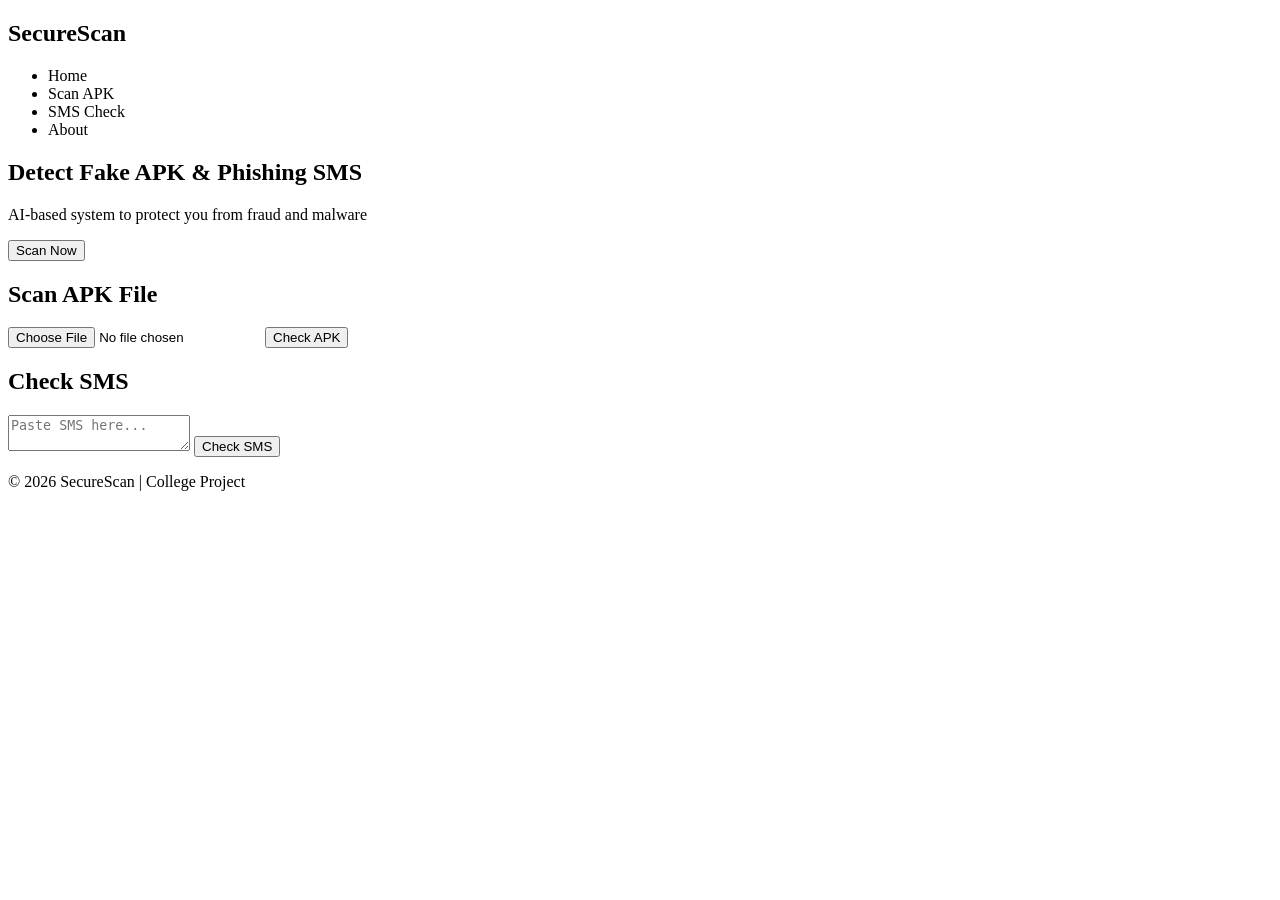
==== index.html @ 522f7cbf "Add files via upload" ====
<!DOCTYPE html>
<html lang="en">
<head>
    <meta charset="UTF-8">
    <title>APK & SMS Phishing Detector</title>
    <link rel="stylesheet" href="css/style.css">
</head>
<body>

<!-- Navbar -->
<nav class="navbar">
    <h2>SecureScan</h2>
    <ul>
        <li>Home</li>
        <li>Scan APK</li>
        <li>SMS Check</li>
        <li>About</li>
    </ul>
</nav>

<!-- Hero Section -->
<section class="hero">
    <h1>Detect Fake APK & Phishing SMS</h1>
    <p>AI-based system to protect you from fraud and malware</p>
    <button>Scan Now</button>
</section>

<!-- Scan Section -->
<section class="scan">
    <h2>Scan APK File</h2>
    <input type="file">
    <button>Check APK</button>

    <h2>Check SMS</h2>
    <textarea placeholder="Paste SMS here..."></textarea>
    <button>Check SMS</button>
</section>

<!-- Footer -->
<footer>
    <p>© 2026 SecureScan | College Project</p>
</footer>

<script src="js/script.js"></script>
</body>
</html>
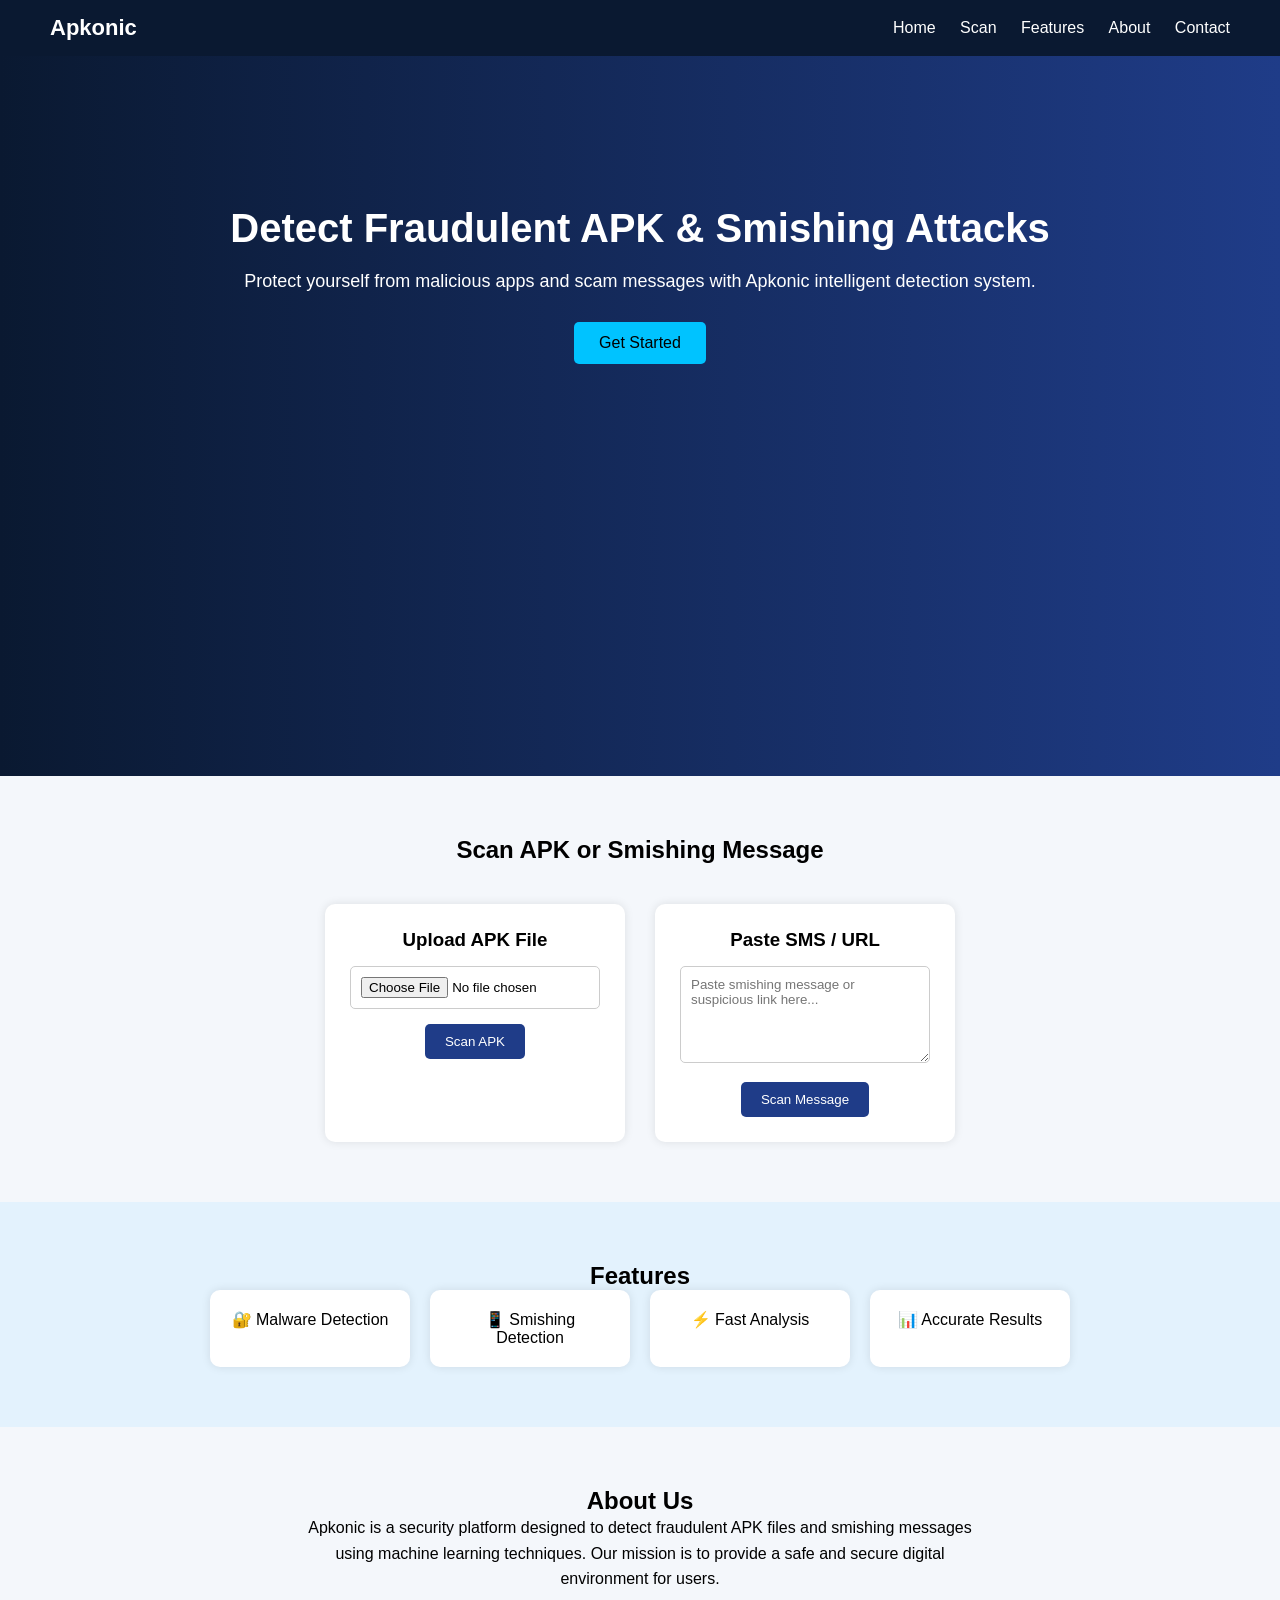
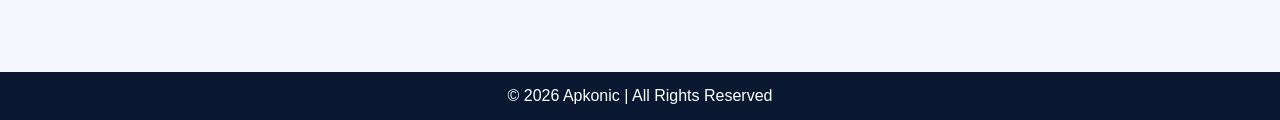
==== commit a2c542fa: "Add files via upload" ====
--- a/index.html
+++ b/index.html
@@ -1,46 +1,246 @@
 <!DOCTYPE html>
 <html lang="en">
 <head>
-    <meta charset="UTF-8">
-    <title>APK & SMS Phishing Detector</title>
-    <link rel="stylesheet" href="css/style.css">
+<meta charset="UTF-8">
+<title>Apkonic - APK & Smishing Detection</title>
+
+<style>
+*{
+  margin:0;
+  padding:0;
+  box-sizing:border-box;
+  font-family: Arial, sans-serif;
+}
+
+body{
+  background:#f4f7fb;
+}
+
+/* Navbar */
+header{
+  background:#0a1931;
+  color:white;
+  padding:15px 50px;
+  display:flex;
+  justify-content:space-between;
+  align-items:center;
+}
+
+.logo{
+  font-size:22px;
+  font-weight:bold;
+}
+
+nav a{
+  color:white;
+  text-decoration:none;
+  margin-left:20px;
+  font-size:16px;
+}
+
+nav a:hover{
+  color:#00c3ff;
+}
+
+/* Hero Section */
+.hero{
+  height:80vh;
+  background:linear-gradient(to right,#0a1931,#1f3c88);
+  color:white;
+  text-align:center;
+  padding-top:150px;
+}
+
+.hero h1{
+  font-size:40px;
+  margin-bottom:20px;
+}
+
+.hero p{
+  font-size:18px;
+  margin-bottom:30px;
+}
+
+.hero button{
+  padding:12px 25px;
+  border:none;
+  background:#00c3ff;
+  color:black;
+  font-size:16px;
+  border-radius:5px;
+  cursor:pointer;
+}
+
+.hero button:hover{
+  background:#00aaff;
+}
+
+/* Scan Section */
+.scan{
+  padding:60px 50px;
+  text-align:center;
+}
+
+.scan h2{
+  margin-bottom:40px;
+}
+
+.scan-box{
+  display:flex;
+  justify-content:center;
+  gap:30px;
+}
+
+.card{
+  background:white;
+  padding:25px;
+  width:300px;
+  border-radius:10px;
+  box-shadow:0 0 10px rgba(0,0,0,0.1);
+}
+
+.card h3{
+  margin-bottom:15px;
+}
+
+.card input,
+.card textarea{
+  width:100%;
+  padding:10px;
+  margin-bottom:15px;
+  border-radius:5px;
+  border:1px solid #ccc;
+}
+
+.card button{
+  padding:10px 20px;
+  background:#1f3c88;
+  color:white;
+  border:none;
+  border-radius:5px;
+  cursor:pointer;
+}
+
+.card button:hover{
+  background:#0a1931;
+}
+
+/* Features */
+.features{
+  background:#e3f2fd;
+  padding:60px 50px;
+  text-align:center;
+}
+
+.feature-box{
+  display:flex;
+  justify-content:center;
+  gap:20px;
+}
+
+.feature{
+  background:white;
+  padding:20px;
+  border-radius:10px;
+  width:200px;
+  box-shadow:0 0 10px rgba(0,0,0,0.1);
+  font-size:16px;
+}
+
+/* About */
+.about{
+  padding:60px 50px;
+  text-align:center;
+}
+
+.about p{
+  max-width:700px;
+  margin:auto;
+  line-height:1.6;
+}
+
+/* Footer */
+footer{
+  background:#0a1931;
+  color:white;
+  text-align:center;
+  padding:15px;
+  margin-top:20px;
+}
+
+/* Responsive */
+@media(max-width:768px){
+  .scan-box,
+  .feature-box{
+    flex-direction:column;
+    align-items:center;
+  }
+
+  .hero{
+    padding-top:100px;
+  }
+}
+</style>
 </head>
+
 <body>
 
-<!-- Navbar -->
-<nav class="navbar">
-    <h2>SecureScan</h2>
-    <ul>
-        <li>Home</li>
-        <li>Scan APK</li>
-        <li>SMS Check</li>
-        <li>About</li>
-    </ul>
-</nav>
-
-<!-- Hero Section -->
-<section class="hero">
-    <h1>Detect Fake APK & Phishing SMS</h1>
-    <p>AI-based system to protect you from fraud and malware</p>
-    <button>Scan Now</button>
-</section>
-
-<!-- Scan Section -->
-<section class="scan">
-    <h2>Scan APK File</h2>
-    <input type="file">
-    <button>Check APK</button>
-
-    <h2>Check SMS</h2>
-    <textarea placeholder="Paste SMS here..."></textarea>
-    <button>Check SMS</button>
-</section>
-
-<!-- Footer -->
-<footer>
-    <p>© 2026 SecureScan | College Project</p>
+<header>
+  <div class="logo">Apkonic</div>
+  <nav>
+    <a href="#home">Home</a>
+    <a href="#scan">Scan</a>
+    <a href="#features">Features</a>
+    <a href="#about">About</a>
+    <a href="#contact">Contact</a>
+  </nav>
+</header>
+
+<section class="hero" id="home">
+  <h1>Detect Fraudulent APK & Smishing Attacks</h1>
+  <p>Protect yourself from malicious apps and scam messages with Apkonic intelligent detection system.</p>
+  <button>Get Started</button>
+</section>
+
+<section class="scan" id="scan">
+  <h2>Scan APK or Smishing Message</h2>
+
+  <div class="scan-box">
+    <div class="card">
+      <h3>Upload APK File</h3>
+      <input type="file">
+      <button>Scan APK</button>
+    </div>
+
+    <div class="card">
+      <h3>Paste SMS / URL</h3>
+      <textarea rows="5" placeholder="Paste smishing message or suspicious link here..."></textarea>
+      <button>Scan Message</button>
+    </div>
+  </div>
+</section>
+
+<section class="features" id="features">
+  <h2>Features</h2>
+  <div class="feature-box">
+    <div class="feature">🔐 Malware Detection</div>
+    <div class="feature">📱 Smishing Detection</div>
+    <div class="feature">⚡ Fast Analysis</div>
+    <div class="feature">📊 Accurate Results</div>
+  </div>
+</section>
+
+<section class="about" id="about">
+  <h2>About Us</h2>
+  <p>
+    Apkonic is a security platform designed to detect fraudulent APK files and smishing messages using machine learning techniques. 
+    Our mission is to provide a safe and secure digital environment for users.
+  </p>
+</section>
+
+<footer id="contact">
+  <p>© 2026 Apkonic | All Rights Reserved</p>
 </footer>
 
-<script src="js/script.js"></script>
 </body>
 </html>
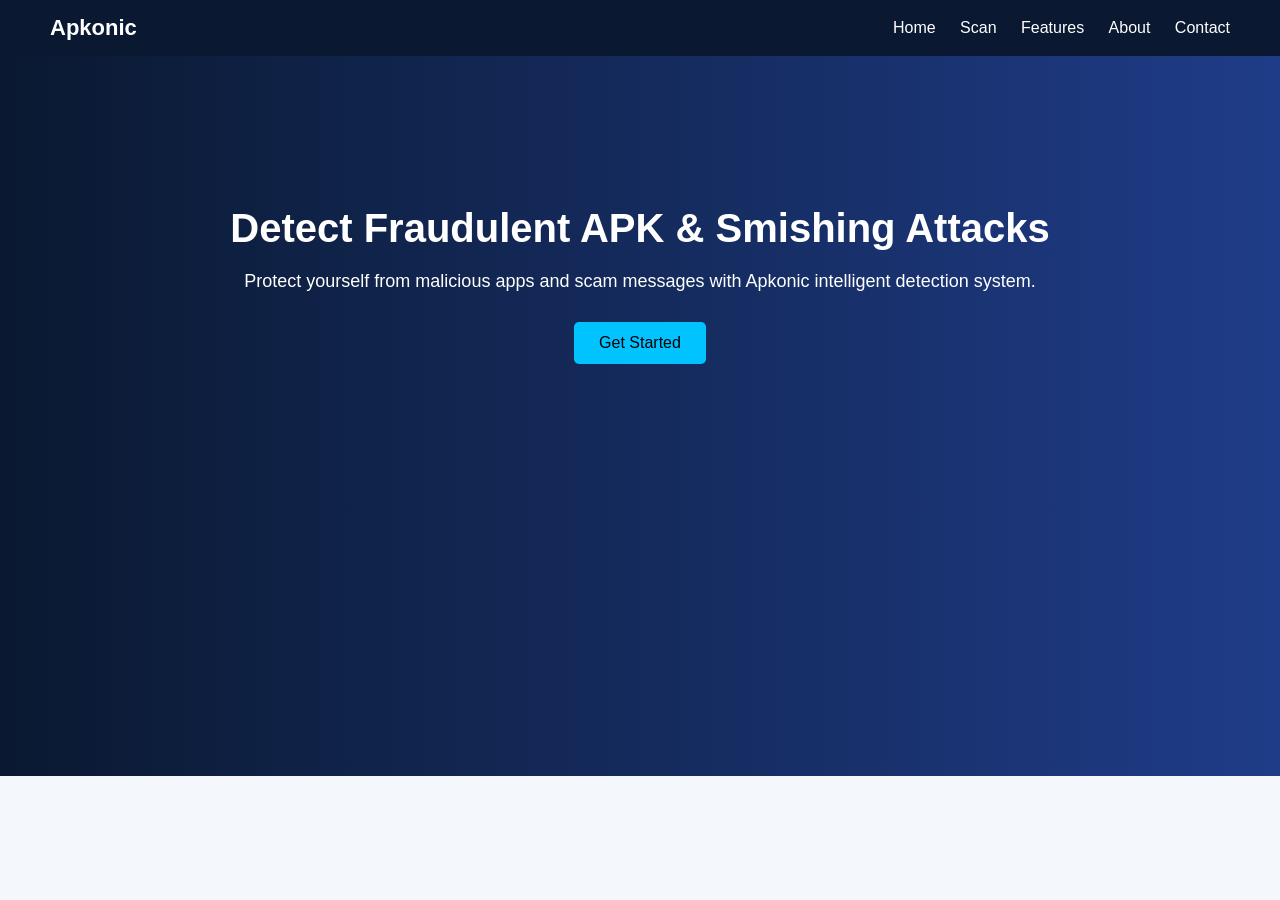
==== commit 8823d155: "Update index.html" ====
--- a/index.html
+++ b/index.html
@@ -89,6 +89,7 @@
   display:flex;
   justify-content:center;
   gap:30px;
+  flex-wrap: wrap;
 }
 
 .card{
@@ -179,7 +180,9 @@
   .hero{
     padding-top:100px;
   }
-}
+
+  }
+
 </style>
 </head>
 
@@ -189,58 +192,21 @@
   <div class="logo">Apkonic</div>
   <nav>
     <a href="#home">Home</a>
-    <a href="#scan">Scan</a>
-    <a href="#features">Features</a>
-    <a href="#about">About</a>
-    <a href="#contact">Contact</a>
+    <a href="/scan">Scan</a>
+    <a href="/features">Features</a>
+    <a href="/aboutus">About</a>
+    <a href="/contact">Contact</a>
   </nav>
 </header>
 
 <section class="hero" id="home">
   <h1>Detect Fraudulent APK & Smishing Attacks</h1>
   <p>Protect yourself from malicious apps and scam messages with Apkonic intelligent detection system.</p>
-  <button>Get Started</button>
+  <a href="/scan"><button>Get Started</button></a>
 </section>
-
-<section class="scan" id="scan">
-  <h2>Scan APK or Smishing Message</h2>
-
-  <div class="scan-box">
-    <div class="card">
-      <h3>Upload APK File</h3>
-      <input type="file">
-      <button>Scan APK</button>
-    </div>
-
-    <div class="card">
-      <h3>Paste SMS / URL</h3>
-      <textarea rows="5" placeholder="Paste smishing message or suspicious link here..."></textarea>
-      <button>Scan Message</button>
-    </div>
-  </div>
+</div>
 </section>
 
-<section class="features" id="features">
-  <h2>Features</h2>
-  <div class="feature-box">
-    <div class="feature">🔐 Malware Detection</div>
-    <div class="feature">📱 Smishing Detection</div>
-    <div class="feature">⚡ Fast Analysis</div>
-    <div class="feature">📊 Accurate Results</div>
-  </div>
-</section>
-
-<section class="about" id="about">
-  <h2>About Us</h2>
-  <p>
-    Apkonic is a security platform designed to detect fraudulent APK files and smishing messages using machine learning techniques. 
-    Our mission is to provide a safe and secure digital environment for users.
-  </p>
-</section>
-
-<footer id="contact">
-  <p>© 2026 Apkonic | All Rights Reserved</p>
-</footer>
-
+<script src="{{ url_for('static', filename='script.js') }}"></script>
 </body>
-</html>+</html>
